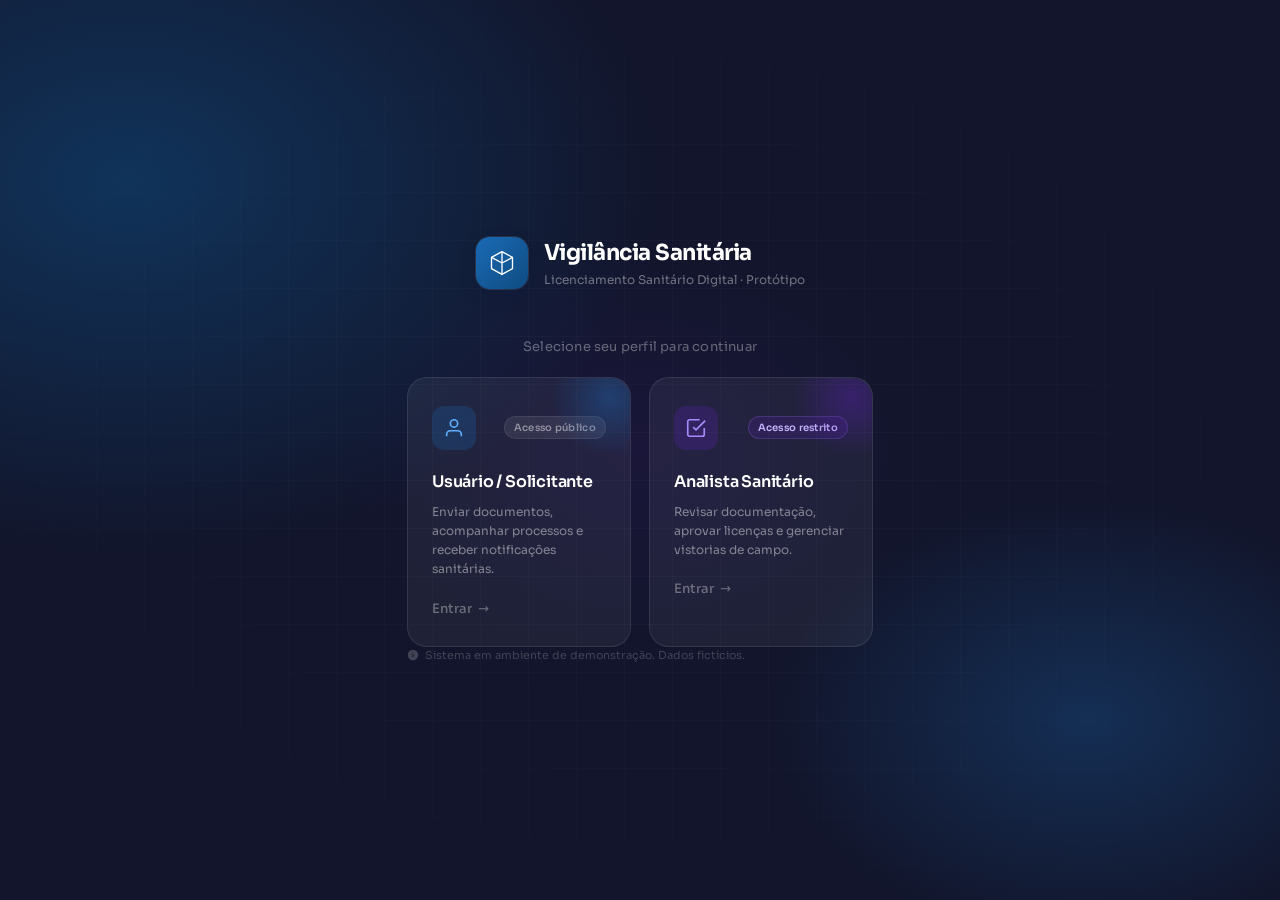
==== Visa-FrontEnd/Sistema/index.html @ 6193af26 "João" ====
<!DOCTYPE html>
<html lang="pt-BR">
<head>
<meta charset="UTF-8">
<meta name="viewport" content="width=device-width, initial-scale=1.0">
<title>Vigilância Sanitária — Licenciamento Sanitário Digital</title>
<link rel="preconnect" href="https://fonts.googleapis.com">
<link rel="preconnect" href="https://fonts.gstatic.com" crossorigin>
<link href="https://fonts.googleapis.com/css2?family=Sora:wght@300;400;500;600;700&family=JetBrains+Mono:wght@400;500&display=swap" rel="stylesheet">
<link rel="stylesheet" href="style.css">
</head>
<body>

<!-- ══════════════ ROLE SWITCHER ══════════════ -->
<div id="role-switcher">
  <div class="rs-bg"></div>
  <div class="rs-grid"></div>

  <div class="rs-content">
    <div class="rs-brand">
      <div class="rs-brand-icon">
        <svg viewBox="0 0 32 32" fill="none"><path d="M16 3L4 9.5v13L16 29l12-6.5v-13L16 3z" stroke="white" stroke-width="1.5" stroke-linejoin="round"/><path d="M16 3v26M4 9.5l12 6.5 12-6.5" stroke="white" stroke-width="1.5" stroke-linejoin="round"/></svg>
      </div>
      <div class="rs-brand-text">
        <div class="rs-brand-name">Vigilância Sanitária</div>
        <div class="rs-brand-sub">Licenciamento Sanitário Digital · Protótipo</div>
      </div>
    </div>

    <!-- STEP 1: perfil -->
    <div id="role-cards-step" class="rs-step">
      <div class="rs-step-label">Selecione seu perfil para continuar</div>
      <div class="rs-cards">
        <div class="role-card" id="card-user" onclick="showLogin('user')">
          <div class="rc-glow"></div>
          <div class="rc-header">
            <div class="rc-icon-wrap user">
              <svg viewBox="0 0 24 24" fill="none" stroke="currentColor" stroke-width="1.8"><path d="M20 21v-2a4 4 0 0 0-4-4H8a4 4 0 0 0-4 4v2"/><circle cx="12" cy="7" r="4"/></svg>
            </div>
            <div class="rc-badge">Acesso público</div>
          </div>
          <div class="rc-title">Usuário / Solicitante</div>
          <div class="rc-desc">Enviar documentos, acompanhar processos e receber notificações sanitárias.</div>
          <div class="rc-arrow">Entrar <span>→</span></div>
        </div>
        <div class="role-card analyst" id="card-analyst" onclick="showLogin('analyst')">
          <div class="rc-glow analyst-glow"></div>
          <div class="rc-header">
            <div class="rc-icon-wrap analyst">
              <svg viewBox="0 0 24 24" fill="none" stroke="currentColor" stroke-width="1.8"><path d="M9 11l3 3L22 4"/><path d="M21 12v7a2 2 0 0 1-2 2H5a2 2 0 0 1-2-2V5a2 2 0 0 1 2-2h11"/></svg>
            </div>
            <div class="rc-badge analyst-badge">Acesso restrito</div>
          </div>
          <div class="rc-title">Analista Sanitário</div>
          <div class="rc-desc">Revisar documentação, aprovar licenças e gerenciar vistorias de campo.</div>
          <div class="rc-arrow">Entrar <span>→</span></div>
        </div>
      </div>
      <div class="rs-footer-note">
        <svg viewBox="0 0 16 16" fill="currentColor" width="12"><path d="M8 1a7 7 0 100 14A7 7 0 008 1zm0 3.5a.75.75 0 110 1.5.75.75 0 010-1.5zM7.25 7h1.5v4h-1.5z"/></svg>
        Sistema em ambiente de demonstração. Dados fictícios.
      </div>
    </div>

    <!-- STEP 2: login -->
    <div id="login-panel" class="rs-step">
      <div class="login-box">
        <button class="login-back" onclick="backToCards()">
          <svg viewBox="0 0 20 20" fill="currentColor" width="14"><path fill-rule="evenodd" d="M9.707 16.707a1 1 0 01-1.414 0l-6-6a1 1 0 010-1.414l6-6a1 1 0 011.414 1.414L5.414 9H17a1 1 0 110 2H5.414l4.293 4.293a1 1 0 010 1.414z" clip-rule="evenodd"/></svg>
          Voltar
        </button>
        <div class="login-profile" id="login-profile-bar">
          <div class="login-profile-icon" id="login-icon"></div>
          <div>
            <div class="login-role-title" id="login-title"></div>
            <div class="login-role-sub" id="login-sub"></div>
          </div>
        </div>
        <div class="login-divider"></div>
        <div class="login-field">
          <label class="login-label">E-mail institucional</label>
          <div class="login-input-wrap">
            <svg class="login-input-icon" viewBox="0 0 20 20" fill="currentColor"><path d="M2.003 5.884L10 9.882l7.997-3.998A2 2 0 0016 4H4a2 2 0 00-1.997 1.884z"/><path d="M18 8.118l-8 4-8-4V14a2 2 0 002 2h12a2 2 0 002-2V8.118z"/></svg>
            <input class="login-input" id="login-email" type="email" placeholder="seu@email.com" onkeydown="if(event.key==='Enter')document.getElementById('login-senha').focus()">
          </div>
        </div>
        <div class="login-field">
          <label class="login-label">Senha de acesso</label>
          <div class="login-input-wrap">
            <svg class="login-input-icon" viewBox="0 0 20 20" fill="currentColor"><path fill-rule="evenodd" d="M5 9V7a5 5 0 0110 0v2a2 2 0 012 2v5a2 2 0 01-2 2H5a2 2 0 01-2-2v-5a2 2 0 012-2zm8-2v2H7V7a3 3 0 016 0z" clip-rule="evenodd"/></svg>
            <input class="login-input" id="login-senha" type="password" placeholder="••••••••" onkeydown="if(event.key==='Enter')doLogin()">
          </div>
        </div>
        <div class="login-error" id="login-error"></div>
        <button class="login-btn" onclick="doLogin()">
          <span>Acessar o sistema</span>
          <svg viewBox="0 0 20 20" fill="currentColor" width="16"><path fill-rule="evenodd" d="M10.293 3.293a1 1 0 011.414 0l6 6a1 1 0 010 1.414l-6 6a1 1 0 01-1.414-1.414L14.586 11H3a1 1 0 110-2h11.586l-4.293-4.293a1 1 0 010-1.414z" clip-rule="evenodd"/></svg>
        </button>
        <div class="login-demo-hint">
          <div class="login-demo-label">Credenciais de demonstração</div>
          <code id="hint-cred"></code>
        </div>
      </div>
    </div>
  </div>
</div>

<!-- ══════════════ MAIN APP ══════════════ -->
<div id="app">
  <!-- HEADER -->
  <header class="header">
    <div class="header-brand">
      <div class="header-logo-icon">
        <svg viewBox="0 0 32 32" fill="none"><path d="M16 3L4 9.5v13L16 29l12-6.5v-13L16 3z" stroke="white" stroke-width="1.5" stroke-linejoin="round"/><path d="M16 3v26M4 9.5l12 6.5 12-6.5" stroke="white" stroke-width="1.5" stroke-linejoin="round"/></svg>
      </div>
      <div>
        <div class="header-title">VigilânciaNet</div>
        <div class="header-sub" id="header-sub">Portal de Envio</div>
      </div>
    </div>
    <div class="header-center" id="header-info">Portal do Solicitante</div>
    <div class="header-right">
      <div class="header-user-block">
        <div class="header-avatar" id="header-avatar">US</div>
        <div class="header-user-info">
          <div class="header-username" id="header-username">Usuário</div>
          <span class="header-role-badge badge-user" id="header-badge">Solicitante</span>
        </div>
      </div>
      <button class="switch-btn" onclick="switchRole()">
        <svg viewBox="0 0 20 20" fill="currentColor" width="14"><path fill-rule="evenodd" d="M4 2a1 1 0 011 1v2.101a7.002 7.002 0 0111.601 2.566 1 1 0 11-1.885.666A5.002 5.002 0 005.999 7H9a1 1 0 010 2H4a1 1 0 01-1-1V3a1 1 0 011-1zm.008 9.057a1 1 0 011.276.61A5.002 5.002 0 0014.001 13H11a1 1 0 110-2h5a1 1 0 011 1v5a1 1 0 11-2 0v-2.101a7.002 7.002 0 01-11.601-2.566 1 1 0 01.61-1.276z" clip-rule="evenodd"/></svg>
        Trocar perfil
      </button>
    </div>
  </header>

  <div class="app-body">
    <nav class="sidebar" id="sidebar"></nav>
    <main class="content" id="content"></main>
  </div>
</div>

<!-- TOAST -->
<div class="toast" id="toast">
  <span class="toast-icon" id="toast-icon"></span>
  <span id="toast-msg"></span>
</div>

<!-- MODAL -->
<div class="modal-overlay" id="modal">
  <div class="modal" id="modal-inner"></div>
</div>

<script src="script.js"></script>
</body>
</html>
---- Visa-FrontEnd/Sistema/style.css ----
/* ═══════════════════════════════════════════════
   VIGILÂNCIANET — Design System
   Aesthetic: Refined Gov-Tech / Premium Public Service
   Font: Sora (display) + JetBrains Mono (code)
═══════════════════════════════════════════════ */

*, *::before, *::after { box-sizing: border-box; margin: 0; padding: 0; }

:root {
  /* Brand */
  --brand:        #0f4c81;
  --brand-mid:    #1a6ab5;
  --brand-light:  #e8f2fc;
  --brand-hover:  #0d3d6b;

  /* Semantic */
  --green:        #0a7c5c;
  --green-mid:    #14a97c;
  --green-light:  #d6f5ec;
  --amber:        #b45309;
  --amber-light:  #fef3c7;
  --red:          #c0392b;
  --red-light:    #fde8e8;
  --violet:       #5b21b6;
  --violet-light: #ede9fe;

  /* Neutrals */
  --gray-0:   #ffffff;
  --gray-50:  #f7f8fa;
  --gray-100: #eef0f4;
  --gray-200: #dde0e8;
  --gray-300: #c4c9d6;
  --gray-400: #9399aa;
  --gray-500: #6b7185;
  --gray-600: #4c5168;
  --gray-700: #363a4f;
  --gray-800: #22263a;
  --gray-900: #12152b;

  /* Layout */
  --sidebar-w: 228px;
  --header-h:  60px;
  --radius-sm: 6px;
  --radius:    10px;
  --radius-lg: 14px;
  --radius-xl: 20px;

  /* Shadows */
  --shadow-sm: 0 1px 3px rgba(15,30,70,.06), 0 1px 2px rgba(15,30,70,.04);
  --shadow:    0 2px 8px rgba(15,30,70,.08), 0 1px 3px rgba(15,30,70,.05);
  --shadow-md: 0 6px 20px rgba(15,30,70,.1), 0 2px 6px rgba(15,30,70,.06);
  --shadow-lg: 0 16px 40px rgba(15,30,70,.15), 0 4px 12px rgba(15,30,70,.08);

  /* Transitions */
  --ease: cubic-bezier(0.22, 1, 0.36, 1);
}

body {
  font-family: 'Sora', system-ui, sans-serif;
  background: var(--gray-50);
  color: var(--gray-800);
  font-size: 14px;
  line-height: 1.5;
  height: 100vh;
  overflow: hidden;
  -webkit-font-smoothing: antialiased;
}

/* ══════════════════════════════════════════════
   ROLE SWITCHER — Premium Fullscreen
══════════════════════════════════════════════ */
#role-switcher {
  position: fixed; inset: 0;
  display: flex; align-items: center; justify-content: center;
  z-index: 9999; overflow: hidden;
  background: var(--gray-900);
}

.rs-bg {
  position: absolute; inset: 0;
  background:
    radial-gradient(ellipse 70% 70% at 10% 20%, rgba(15,76,129,0.55) 0%, transparent 60%),
    radial-gradient(ellipse 50% 50% at 85% 80%, rgba(26,106,181,0.3) 0%, transparent 50%),
    radial-gradient(ellipse 40% 40% at 50% 50%, rgba(91,33,182,0.1) 0%, transparent 60%);
}

.rs-grid {
  position: absolute; inset: 0;
  background-image:
    linear-gradient(rgba(255,255,255,0.025) 1px, transparent 1px),
    linear-gradient(90deg, rgba(255,255,255,0.025) 1px, transparent 1px);
  background-size: 48px 48px;
  mask-image: radial-gradient(ellipse 80% 80% at 50% 50%, black 20%, transparent 80%);
}

.rs-content {
  position: relative; z-index: 1;
  display: flex; flex-direction: column; align-items: center; gap: 48px;
  padding: 24px;
}

/* Brand */
.rs-brand {
  display: flex; align-items: center; gap: 16px;
  animation: fadeDown 0.7s var(--ease) both;
}
.rs-brand-icon {
  width: 52px; height: 52px;
  background: linear-gradient(135deg, var(--brand-mid), var(--brand));
  border-radius: 14px;
  display: flex; align-items: center; justify-content: center;
  box-shadow: 0 0 0 1px rgba(255,255,255,0.1), var(--shadow-md);
}
.rs-brand-icon svg { width: 28px; height: 28px; }
.rs-brand-name {
  font-size: 22px; font-weight: 700; color: white;
  letter-spacing: -0.5px;
}
.rs-brand-sub { font-size: 12px; color: rgba(255,255,255,0.4); margin-top: 2px; }

/* Step label */
.rs-step-label {
  text-align: center; font-size: 13px;
  color: rgba(255,255,255,0.35); margin-bottom: 20px;
  letter-spacing: 0.2px;
}

/* Role Cards */
.rs-cards {
  display: flex; gap: 18px;
  animation: fadeUp 0.7s var(--ease) 0.15s both;
}

.role-card {
  position: relative; overflow: hidden;
  width: 224px; padding: 28px 24px;
  background: rgba(255,255,255,0.055);
  border: 1px solid rgba(255,255,255,0.09);
  border-radius: var(--radius-xl);
  cursor: pointer; color: white;
  transition: transform 0.25s var(--ease), background 0.25s, border-color 0.25s, box-shadow 0.25s;
}
.role-card:hover {
  background: rgba(255,255,255,0.095);
  border-color: rgba(255,255,255,0.18);
  transform: translateY(-4px);
  box-shadow: 0 20px 40px rgba(0,0,0,0.3);
}
.role-card.analyst:hover { border-color: rgba(91,33,182,0.5); }

.rc-glow {
  position: absolute; top: -40px; right: -40px;
  width: 120px; height: 120px; border-radius: 50%;
  background: radial-gradient(circle, rgba(26,106,181,0.4) 0%, transparent 70%);
  pointer-events: none;
}
.analyst-glow { background: radial-gradient(circle, rgba(91,33,182,0.4) 0%, transparent 70%); }

.rc-header { display: flex; align-items: center; justify-content: space-between; margin-bottom: 20px; }

.rc-icon-wrap {
  width: 44px; height: 44px; border-radius: 12px;
  display: flex; align-items: center; justify-content: center;
  background: rgba(26,106,181,0.25); color: #60afff;
}
.rc-icon-wrap.analyst { background: rgba(91,33,182,0.25); color: #a78bfa; }
.rc-icon-wrap svg { width: 22px; height: 22px; }

.rc-badge {
  font-size: 10px; font-weight: 600; letter-spacing: 0.3px;
  padding: 3px 9px; border-radius: 20px;
  background: rgba(255,255,255,0.08); color: rgba(255,255,255,0.45);
  border: 1px solid rgba(255,255,255,0.08);
}
.analyst-badge { background: rgba(91,33,182,0.2); color: #c4b5fd; border-color: rgba(167,139,250,0.2); }

.rc-title { font-size: 16px; font-weight: 600; margin-bottom: 8px; letter-spacing: -0.2px; }
.rc-desc { font-size: 12px; color: rgba(255,255,255,0.45); line-height: 1.6; margin-bottom: 20px; }
.rc-arrow {
  font-size: 13px; font-weight: 500; color: rgba(255,255,255,0.35);
  display: flex; align-items: center; gap: 6px; transition: color 0.2s, gap 0.2s;
}
.rc-arrow span { transition: transform 0.2s; display: inline-block; }
.role-card:hover .rc-arrow { color: rgba(255,255,255,0.7); gap: 10px; }
.role-card:hover .rc-arrow span { transform: translateX(2px); }

.rs-footer-note {
  display: flex; align-items: center; gap: 6px;
  font-size: 11px; color: rgba(255,255,255,0.2);
  animation: fadeUp 0.7s var(--ease) 0.3s both;
}

/* ══ LOGIN BOX ══ */
#login-panel { display: none; animation: fadeUp 0.35s var(--ease); }
#login-panel.visible { display: block; }

.login-box {
  width: 380px;
  background: rgba(255,255,255,0.06);
  border: 1px solid rgba(255,255,255,0.11);
  border-radius: var(--radius-xl);
  padding: 30px 32px;
  backdrop-filter: blur(20px);
}

.login-back {
  background: none; border: none; cursor: pointer;
  color: rgba(255,255,255,0.4); font-size: 13px; font-family: 'Sora', sans-serif;
  display: flex; align-items: center; gap: 7px; padding: 0; margin-bottom: 22px;
  transition: color 0.15s;
}
.login-back:hover { color: rgba(255,255,255,0.75); }

.login-profile {
  display: flex; align-items: center; gap: 12px; margin-bottom: 20px;
}
.login-profile-icon { font-size: 26px; }
.login-role-title { font-size: 16px; font-weight: 600; color: white; }
.login-role-sub { font-size: 12px; color: rgba(255,255,255,0.35); margin-top: 1px; }
.login-divider { height: 1px; background: rgba(255,255,255,0.08); margin-bottom: 20px; }

.login-field { margin-bottom: 14px; }
.login-label { display: block; font-size: 11px; font-weight: 600; color: rgba(255,255,255,0.45); margin-bottom: 7px; letter-spacing: 0.5px; text-transform: uppercase; }

.login-input-wrap { position: relative; }
.login-input-icon {
  position: absolute; left: 13px; top: 50%; transform: translateY(-50%);
  width: 15px; height: 15px; color: rgba(255,255,255,0.25); pointer-events: none;
}
.login-input {
  width: 100%; padding: 11px 14px 11px 38px;
  background: rgba(255,255,255,0.07);
  border: 1px solid rgba(255,255,255,0.1);
  border-radius: var(--radius);
  color: white; font-size: 14px; font-family: 'Sora', sans-serif;
  outline: none; transition: border-color 0.2s, background 0.2s, box-shadow 0.2s;
}
.login-input::placeholder { color: rgba(255,255,255,0.2); }
.login-input:focus {
  border-color: rgba(96,175,255,0.5);
  background: rgba(255,255,255,0.1);
  box-shadow: 0 0 0 3px rgba(96,175,255,0.1);
}
.login-input.input-error { border-color: rgba(239,68,68,0.6); }

.login-error {
  font-size: 12px; color: #fca5a5; min-height: 20px;
  text-align: center; padding: 4px 0; margin-top: 4px;
}

.login-btn {
  width: 100%; padding: 12px; margin-top: 6px;
  background: linear-gradient(135deg, var(--brand-mid), var(--brand));
  border: none; border-radius: var(--radius); color: white;
  font-size: 14px; font-weight: 600; font-family: 'Sora', sans-serif;
  cursor: pointer; display: flex; align-items: center; justify-content: center; gap: 8px;
  transition: opacity 0.15s, transform 0.1s, box-shadow 0.2s;
  box-shadow: 0 4px 14px rgba(15,76,129,0.4);
}
.login-btn:hover { opacity: 0.92; box-shadow: 0 6px 20px rgba(15,76,129,0.5); }
.login-btn:active { transform: scale(0.98); }

.login-demo-hint {
  margin-top: 18px; padding: 12px 14px;
  background: rgba(255,255,255,0.04); border: 1px solid rgba(255,255,255,0.07);
  border-radius: var(--radius); text-align: center;
}
.login-demo-label { font-size: 10px; color: rgba(255,255,255,0.25); text-transform: uppercase; letter-spacing: 0.5px; margin-bottom: 5px; }
.login-demo-hint code {
  font-family: 'JetBrains Mono', monospace; font-size: 12px;
  color: rgba(255,255,255,0.45);
}

/* ══════════════════════════════════════════════
   MAIN APP
══════════════════════════════════════════════ */
#app { display: none; height: 100vh; flex-direction: column; }
#app.visible { display: flex; animation: fadeIn 0.4s var(--ease); }

/* ── HEADER ── */
.header {
  height: var(--header-h); flex-shrink: 0;
  background: var(--gray-900);
  display: flex; align-items: center; padding: 0 20px; gap: 0;
  box-shadow: 0 1px 0 rgba(255,255,255,0.05), var(--shadow);
  position: relative; z-index: 100;
}

.header-brand {
  width: var(--sidebar-w); flex-shrink: 0;
  display: flex; align-items: center; gap: 12px;
}
.header-logo-icon {
  width: 34px; height: 34px; flex-shrink: 0;
  background: linear-gradient(135deg, var(--brand-mid), var(--brand));
  border-radius: 9px;
  display: flex; align-items: center; justify-content: center;
  box-shadow: 0 0 0 1px rgba(255,255,255,0.1);
}
.header-logo-icon svg { width: 18px; height: 18px; }
.header-title {
  font-size: 14px; font-weight: 700; color: white; letter-spacing: -0.3px;
}
.header-sub { font-size: 11px; color: rgba(255,255,255,0.35); font-weight: 400; margin-top: 1px; }

.header-center {
  flex: 1; text-align: center;
  font-size: 13px; font-weight: 500; color: rgba(255,255,255,0.3);
  letter-spacing: 0.1px;
}

.header-right { display: flex; align-items: center; gap: 14px; }

.header-user-block { display: flex; align-items: center; gap: 10px; }
.header-avatar {
  width: 34px; height: 34px; border-radius: 50%;
  background: linear-gradient(135deg, var(--brand-mid), var(--brand));
  display: flex; align-items: center; justify-content: center;
  font-size: 11px; font-weight: 700; color: white; flex-shrink: 0;
  border: 2px solid rgba(255,255,255,0.1);
}
.header-username { font-size: 13px; font-weight: 500; color: rgba(255,255,255,0.85); }
.header-role-badge {
  font-size: 10px; font-weight: 600; padding: 2px 8px;
  border-radius: 20px; letter-spacing: 0.2px; display: block; margin-top: 2px;
}
.badge-user     { background: rgba(26,106,181,0.25); color: #7dc4ff; border: 1px solid rgba(96,175,255,0.2); }
.badge-analyst  { background: rgba(91,33,182,0.25); color: #c4b5fd; border: 1px solid rgba(167,139,250,0.2); }

.switch-btn {
  display: flex; align-items: center; gap: 7px;
  font-size: 12px; font-weight: 500; font-family: 'Sora', sans-serif;
  padding: 7px 14px; border-radius: var(--radius-sm);
  border: 1px solid rgba(255,255,255,0.1);
  background: rgba(255,255,255,0.06); color: rgba(255,255,255,0.5);
  cursor: pointer; transition: all 0.15s;
}
.switch-btn:hover { background: rgba(255,255,255,0.1); color: rgba(255,255,255,0.8); border-color: rgba(255,255,255,0.15); }

/* ── APP BODY ── */
.app-body { display: flex; flex: 1; overflow: hidden; }

/* ── SIDEBAR ── */
.sidebar {
  width: var(--sidebar-w); flex-shrink: 0;
  background: var(--gray-0); border-right: 1px solid var(--gray-100);
  display: flex; flex-direction: column;
  overflow-y: auto; padding: 16px 0 24px;
}

.sidebar-section { padding: 0 12px; margin-bottom: 8px; }
.sidebar-label {
  font-size: 9.5px; font-weight: 700; color: var(--gray-400);
  text-transform: uppercase; letter-spacing: 1px; padding: 10px 8px 6px;
}

.nav-item {
  display: flex; align-items: center; gap: 10px;
  padding: 9px 10px; border-radius: var(--radius);
  cursor: pointer; color: var(--gray-500); font-size: 13px; font-weight: 400;
  transition: all 0.15s; border: none; background: none; width: 100%; text-align: left;
  position: relative;
}
.nav-item:hover { background: var(--gray-50); color: var(--gray-800); }
.nav-item.active {
  background: var(--brand-light); color: var(--brand);
  font-weight: 600;
}
.nav-item.active::before {
  content: ''; position: absolute; left: 0; top: 6px; bottom: 6px;
  width: 3px; border-radius: 0 3px 3px 0; background: var(--brand);
  margin-left: -12px;
}
.nav-item svg { width: 16px; height: 16px; flex-shrink: 0; opacity: 0.7; }
.nav-item.active svg { opacity: 1; }
.nav-badge {
  margin-left: auto; background: var(--red); color: white;
  font-size: 10px; font-weight: 700; padding: 2px 7px;
  border-radius: 20px; min-width: 20px; text-align: center;
}

/* ── CONTENT ── */
.content {
  flex: 1; overflow-y: auto; padding: 28px 32px;
  background: var(--gray-50);
}

/* ══════════════════════════════════════════════
   COMPONENT LIBRARY
══════════════════════════════════════════════ */

/* Page header */
.page-header { margin-bottom: 28px; }
.page-title { font-size: 22px; font-weight: 700; color: var(--gray-900); letter-spacing: -0.5px; }
.page-sub { font-size: 13px; color: var(--gray-500); margin-top: 4px; }

/* Cards */
.card {
  background: var(--gray-0); border: 1px solid var(--gray-100);
  border-radius: var(--radius-lg); box-shadow: var(--shadow-sm);
}
.card-header {
  padding: 16px 22px; border-bottom: 1px solid var(--gray-100);
  display: flex; align-items: center; justify-content: space-between;
}
.card-title { font-size: 14px; font-weight: 600; color: var(--gray-800); display: flex; align-items: center; gap: 8px; }
.card-sub { font-size: 12px; color: var(--gray-400); margin-top: 2px; }
.card-body { padding: 22px; }

/* Metrics */
.metrics { display: grid; grid-template-columns: repeat(4,1fr); gap: 16px; margin-bottom: 24px; }
.metric {
  background: var(--gray-0); border: 1px solid var(--gray-100);
  border-radius: var(--radius-lg); padding: 18px 20px;
  box-shadow: var(--shadow-sm); position: relative; overflow: hidden;
}
.metric::after {
  content: ''; position: absolute; top: 0; left: 0; right: 0; height: 3px;
  border-radius: var(--radius-lg) var(--radius-lg) 0 0;
}
.metric.blue::after   { background: var(--brand-mid); }
.metric.green::after  { background: var(--green-mid); }
.metric.amber::after  { background: #f59e0b; }
.metric.red::after    { background: var(--red); }
.metric-label { font-size: 11px; font-weight: 600; color: var(--gray-400); text-transform: uppercase; letter-spacing: 0.5px; margin-bottom: 8px; }
.metric-value { font-size: 30px; font-weight: 700; line-height: 1; letter-spacing: -1px; }
.metric-sub { font-size: 11px; color: var(--gray-400); margin-top: 5px; }
.metric.blue  .metric-value { color: var(--brand); }
.metric.green .metric-value { color: var(--green); }
.metric.amber .metric-value { color: var(--amber); }
.metric.red   .metric-value { color: var(--red); }

/* Badges */
.badge {
  display: inline-flex; align-items: center; gap: 5px;
  font-size: 11px; font-weight: 600; padding: 3px 10px; border-radius: 20px;
}
.badge-pending  { background: var(--amber-light); color: var(--amber); }
.badge-analysis { background: var(--violet-light); color: var(--violet); }
.badge-approved { background: var(--green-light); color: var(--green); }
.badge-error    { background: var(--red-light); color: var(--red); }
.badge-wait     { background: var(--gray-100); color: var(--gray-500); }

/* Chips */
.chip { display: inline-flex; align-items: center; gap: 4px; padding: 3px 9px; border-radius: 20px; font-size: 11px; font-weight: 600; }
.chip-valid   { background: var(--green-light); color: var(--green); }
.chip-invalid { background: var(--red-light); color: var(--red); }

/* Tables */
.table-wrap { overflow-x: auto; }
table { width: 100%; border-collapse: collapse; }
thead th {
  padding: 10px 14px; text-align: left;
  font-size: 10.5px; font-weight: 700; color: var(--gray-400);
  text-transform: uppercase; letter-spacing: 0.6px;
  border-bottom: 1px solid var(--gray-100); background: var(--gray-50);
}
tbody td { padding: 13px 14px; font-size: 13px; border-bottom: 1px solid var(--gray-50); vertical-align: middle; }
tbody tr:last-child td { border-bottom: none; }
tbody tr { transition: background 0.1s; }
tbody tr:hover { background: var(--gray-50); }
code.proto {
  font-family: 'JetBrains Mono', monospace; font-size: 11.5px;
  background: var(--gray-100); padding: 3px 7px; border-radius: 5px;
  color: var(--gray-600); font-weight: 500;
}

/* Forms */
.form-group { margin-bottom: 16px; }
.form-label { display: block; font-size: 12px; font-weight: 600; color: var(--gray-600); margin-bottom: 6px; letter-spacing: 0.1px; }
.form-label .required { color: var(--red); margin-left: 2px; }
.form-input, .form-select {
  width: 100%; padding: 10px 13px;
  border: 1.5px solid var(--gray-200); border-radius: var(--radius);
  font-size: 13px; font-family: 'Sora', sans-serif; color: var(--gray-800);
  background: white; outline: none; transition: border-color 0.15s, box-shadow 0.15s;
}
.form-input:focus, .form-select:focus {
  border-color: var(--brand); box-shadow: 0 0 0 3px rgba(15,76,129,0.08);
}
.form-hint { font-size: 11px; color: var(--gray-400); margin-top: 4px; }
.form-row   { display: grid; grid-template-columns: 1fr 1fr; gap: 16px; }
.form-row-3 { display: grid; grid-template-columns: 1fr 1fr 1fr; gap: 16px; }

textarea {
  width: 100%; padding: 10px 13px;
  border: 1.5px solid var(--gray-200); border-radius: var(--radius);
  font-size: 13px; font-family: 'Sora', sans-serif; color: var(--gray-800);
  resize: vertical; outline: none; transition: border-color 0.15s, box-shadow 0.15s;
}
textarea:focus { border-color: var(--brand); box-shadow: 0 0 0 3px rgba(15,76,129,0.08); }

/* Buttons */
.btn {
  display: inline-flex; align-items: center; gap: 7px;
  padding: 9px 18px; border-radius: var(--radius); font-size: 13px; font-weight: 600;
  cursor: pointer; transition: all 0.15s; border: none; font-family: 'Sora', sans-serif;
  letter-spacing: 0.1px; white-space: nowrap;
}
.btn svg { width: 14px; height: 14px; flex-shrink: 0; }
.btn-primary {
  background: var(--brand); color: white;
  box-shadow: 0 2px 6px rgba(15,76,129,0.25);
}
.btn-primary:hover { background: var(--brand-hover); box-shadow: 0 4px 12px rgba(15,76,129,0.35); }
.btn-success {
  background: var(--green); color: white;
  box-shadow: 0 2px 6px rgba(10,124,92,0.25);
}
.btn-success:hover { background: #085e46; }
.btn-danger { background: var(--red); color: white; }
.btn-ghost {
  background: white; color: var(--gray-600);
  border: 1.5px solid var(--gray-200);
}
.btn-ghost:hover { background: var(--gray-50); border-color: var(--gray-300); color: var(--gray-800); }
.btn-sm { padding: 6px 12px; font-size: 12px; }

/* Tabs */
.tabs { display: flex; border-bottom: 1.5px solid var(--gray-100); margin-bottom: 22px; }
.tab {
  padding: 10px 18px; font-size: 13px; font-weight: 500; color: var(--gray-400);
  cursor: pointer; border-bottom: 2.5px solid transparent; margin-bottom: -1.5px; transition: all 0.15s;
}
.tab:hover { color: var(--gray-700); }
.tab.active { color: var(--brand); border-bottom-color: var(--brand); }

/* Upload zones */
.upload-zone {
  border: 1.5px dashed var(--gray-200); border-radius: var(--radius-lg); padding: 18px 20px;
  display: flex; align-items: center; justify-content: space-between; cursor: pointer;
  transition: all 0.2s; background: var(--gray-50); position: relative;
}
.upload-zone:hover { border-color: var(--brand); background: var(--brand-light); }
.upload-zone.has-file { border-color: var(--green-mid); background: var(--green-light); border-style: solid; }
.upload-zone.has-error { border-color: var(--red); background: var(--red-light); border-style: solid; }
.upload-zone input[type=file] { position: absolute; inset: 0; opacity: 0; cursor: pointer; z-index: 1; }
.upload-info { display: flex; align-items: center; gap: 14px; }
.upload-icon {
  width: 38px; height: 38px; border-radius: 10px;
  display: flex; align-items: center; justify-content: center; flex-shrink: 0;
  font-size: 18px;
}
.upload-icon.doc { background: var(--violet-light); }
.upload-icon.ok  { background: var(--green-light); }
.upload-icon.err { background: var(--red-light); }
.upload-name { font-size: 13px; font-weight: 600; color: var(--gray-800); }
.upload-hint { font-size: 11px; color: var(--gray-400); margin-top: 2px; }

/* AI validation */
.ai-box { border: 1.5px solid var(--violet-light); border-radius: var(--radius-lg); overflow: hidden; }
.ai-header {
  background: linear-gradient(135deg, #f5f3ff, #ede9fe);
  padding: 12px 18px; display: flex; align-items: center; gap: 8px;
  border-bottom: 1px solid var(--violet-light);
}
.ai-header svg { width: 16px; height: 16px; color: var(--violet); }
.ai-title { font-size: 13px; font-weight: 700; color: #3c1778; }
.ai-item {
  padding: 12px 18px; display: flex; align-items: flex-start; gap: 10px;
  font-size: 13px; border-bottom: 1px solid var(--gray-50); line-height: 1.5;
}
.ai-item:last-child { border-bottom: none; }
.ai-item.warn       { background: #fffdf0; }
.ai-item.error-item { background: #fff5f5; }
.ai-item.ok-item    { background: #f0fdf8; }

/* Process tracker */
.track { display: flex; align-items: center; margin: 16px 0; }
.track-step { display: flex; flex-direction: column; align-items: center; gap: 8px; flex: 1; }
.track-circle {
  width: 38px; height: 38px; border-radius: 50%;
  display: flex; align-items: center; justify-content: center;
  font-size: 13px; font-weight: 700; flex-shrink: 0;
}
.track-circle.done   { background: var(--green); color: white; }
.track-circle.active { background: var(--brand); color: white; box-shadow: 0 0 0 5px rgba(15,76,129,0.12); }
.track-circle.wait   { background: var(--gray-100); color: var(--gray-400); }
.track-circle.alert  { background: #f59e0b; color: white; }
.track-label { font-size: 11px; font-weight: 500; color: var(--gray-500); text-align: center; }
.track-line { flex: 1; height: 2px; background: var(--gray-200); margin-bottom: 22px; border-radius: 1px; }
.track-line.done { background: var(--green); }

/* Progress bars */
.progress-bar { height: 7px; background: var(--gray-100); border-radius: 4px; overflow: hidden; }
.progress-fill { height: 100%; border-radius: 4px; transition: width 0.6s var(--ease); }
.progress-fill.blue  { background: linear-gradient(90deg, var(--brand-mid), var(--brand)); }
.progress-fill.green { background: linear-gradient(90deg, var(--green-mid), var(--green)); }
.progress-fill.amber { background: linear-gradient(90deg, #f59e0b, var(--amber)); }

/* Flags/alerts */
.flag {
  padding: 13px 16px; border-radius: var(--radius); font-size: 13px;
  display: flex; align-items: flex-start; gap: 10px; line-height: 1.5;
}
.flag.info    { background: var(--brand-light); color: #1a3f6b; border: 1px solid rgba(26,106,181,0.2); }
.flag.warn    { background: var(--amber-light); color: #78350f; border: 1px solid rgba(245,158,11,0.25); }
.flag.success { background: var(--green-light); color: #064e3b; border: 1px solid rgba(20,169,124,0.25); }
.flag svg { flex-shrink: 0; margin-top: 1px; }

/* Detail panels */
.detail-panel { display: grid; grid-template-columns: 1fr 1fr; gap: 28px; }
.detail-label {
  font-size: 10px; font-weight: 700; color: var(--gray-400);
  text-transform: uppercase; letter-spacing: 0.8px; margin-bottom: 12px;
}
.detail-row {
  display: flex; justify-content: space-between; align-items: center;
  padding: 8px 0; border-bottom: 1px solid var(--gray-50); font-size: 13px;
}
.detail-row:last-child { border-bottom: none; }
.detail-key { color: var(--gray-400); }
.detail-val { color: var(--gray-800); font-weight: 600; text-align: right; }

/* Section title */
.section-title {
  font-size: 12px; font-weight: 700; color: var(--gray-600); text-transform: uppercase;
  letter-spacing: 0.6px; margin-bottom: 14px; padding-bottom: 8px;
  border-bottom: 1px solid var(--gray-100); display: flex; align-items: center; gap: 8px;
}

/* Toast */
.toast {
  position: fixed; bottom: 28px; right: 28px;
  padding: 13px 20px; border-radius: var(--radius-lg);
  font-size: 13px; font-weight: 500; font-family: 'Sora', sans-serif;
  box-shadow: var(--shadow-lg); z-index: 10000;
  transform: translateY(100px) scale(0.9); opacity: 0;
  transition: all 0.4s var(--ease);
  display: flex; align-items: center; gap: 10px;
  background: var(--gray-900); color: white;
}
.toast.show { transform: translateY(0) scale(1); opacity: 1; }
.toast.success { background: var(--green); }
.toast.error-t { background: var(--red); }
.toast-icon { font-size: 16px; }

/* Modal */
.modal-overlay {
  position: fixed; inset: 0; background: rgba(15,21,43,0.6);
  backdrop-filter: blur(4px); z-index: 500;
  display: none; align-items: center; justify-content: center; padding: 24px;
}
.modal-overlay.open { display: flex; animation: fadeIn 0.2s ease; }
.modal {
  background: white; border-radius: var(--radius-xl);
  width: 660px; max-height: 88vh; overflow-y: auto;
  box-shadow: var(--shadow-lg); border: 1px solid var(--gray-100);
  animation: slideUp 0.3s var(--ease);
}
.modal-header {
  padding: 22px 26px; border-bottom: 1px solid var(--gray-100);
  display: flex; align-items: center; justify-content: space-between;
  position: sticky; top: 0; background: white; z-index: 1; border-radius: var(--radius-xl) var(--radius-xl) 0 0;
}
.modal-title { font-size: 16px; font-weight: 700; color: var(--gray-900); letter-spacing: -0.2px; }
.modal-close {
  width: 32px; height: 32px; border-radius: 8px;
  background: var(--gray-100); border: none; cursor: pointer;
  color: var(--gray-500); font-size: 18px; display: flex; align-items: center; justify-content: center;
  transition: all 0.15s;
}
.modal-close:hover { background: var(--gray-200); color: var(--gray-800); }
.modal-body { padding: 26px; }
.modal-footer {
  padding: 16px 26px; border-top: 1px solid var(--gray-100);
  display: flex; gap: 8px; justify-content: flex-end; flex-wrap: wrap;
}

/* Scrollbar */
::-webkit-scrollbar { width: 5px; }
::-webkit-scrollbar-track { background: transparent; }
::-webkit-scrollbar-thumb { background: var(--gray-200); border-radius: 3px; }
::-webkit-scrollbar-thumb:hover { background: var(--gray-300); }

/* Page visibility */
.page { display: none; }
.page.visible { display: block; }

/* Animations */
@keyframes fadeIn    { from { opacity: 0 } to { opacity: 1 } }
@keyframes fadeUp    { from { opacity: 0; transform: translateY(20px) } to { opacity: 1; transform: translateY(0) } }
@keyframes fadeDown  { from { opacity: 0; transform: translateY(-16px) } to { opacity: 1; transform: translateY(0) } }
@keyframes slideUp   { from { opacity: 0; transform: translateY(24px) scale(0.97) } to { opacity: 1; transform: none } }

/* AI typing dots */
@keyframes blink { 0%,100%{opacity:1} 50%{opacity:0.2} }
.typing-dot {
  display: inline-block; width: 5px; height: 5px; border-radius: 50%;
  background: var(--violet); animation: blink 1.2s infinite; margin: 0 2px;
}
.typing-dot:nth-child(2) { animation-delay: 0.2s; }
.typing-dot:nth-child(3) { animation-delay: 0.4s; }

/* Notif toggle switch */
.toggle-track {
  position: relative; width: 38px; height: 22px; cursor: pointer;
  background: var(--gray-200); border-radius: 11px; transition: background 0.2s; flex-shrink: 0;
}
.toggle-track.on { background: var(--green); }
.toggle-thumb {
  position: absolute; top: 3px; left: 3px;
  width: 16px; height: 16px; border-radius: 50%; background: white;
  box-shadow: 0 1px 4px rgba(0,0,0,0.2); transition: left 0.2s var(--ease);
}
.toggle-track.on .toggle-thumb { left: 19px; }

/* Vistoria cards */
.vistoria-card {
  background: var(--gray-50); border: 1px solid var(--gray-100);
  border-radius: var(--radius-lg); padding: 16px 20px;
  display: flex; align-items: center; gap: 18px;
  transition: box-shadow 0.15s;
}
.vistoria-card:hover { box-shadow: var(--shadow); }
.vistoria-date-block {
  background: var(--brand); color: white;
  border-radius: var(--radius); padding: 10px 14px;
  text-align: center; min-width: 58px; flex-shrink: 0;
}
.vistoria-day { font-size: 22px; font-weight: 700; line-height: 1; }
.vistoria-month { font-size: 10px; font-weight: 600; opacity: 0.7; text-transform: uppercase; margin-top: 2px; }

/* Chart legend */
.chart-legend { display: flex; flex-wrap: wrap; gap: 10px; margin-top: 14px; }
.chart-legend-item { display: flex; align-items: center; gap: 6px; font-size: 12px; color: var(--gray-500); }
.chart-legend-dot { width: 10px; height: 10px; border-radius: 3px; }

/* Notif cards */
.notif-card {
  border-radius: var(--radius-lg); padding: 16px 18px;
  display: flex; gap: 14px; align-items: flex-start;
  border: 1.5px solid var(--gray-100); background: white;
  transition: box-shadow 0.15s;
}
.notif-card:hover { box-shadow: var(--shadow); }
.notif-card.unread { border-left-width: 4px; }
.notif-card.unread.type-success { border-left-color: var(--green); }
.notif-card.unread.type-warn    { border-left-color: #f59e0b; }
.notif-card.unread.type-info    { border-left-color: var(--brand-mid); }

/* Grid helpers */
.grid-2 { display: grid; grid-template-columns: 1fr 1fr; gap: 16px; }
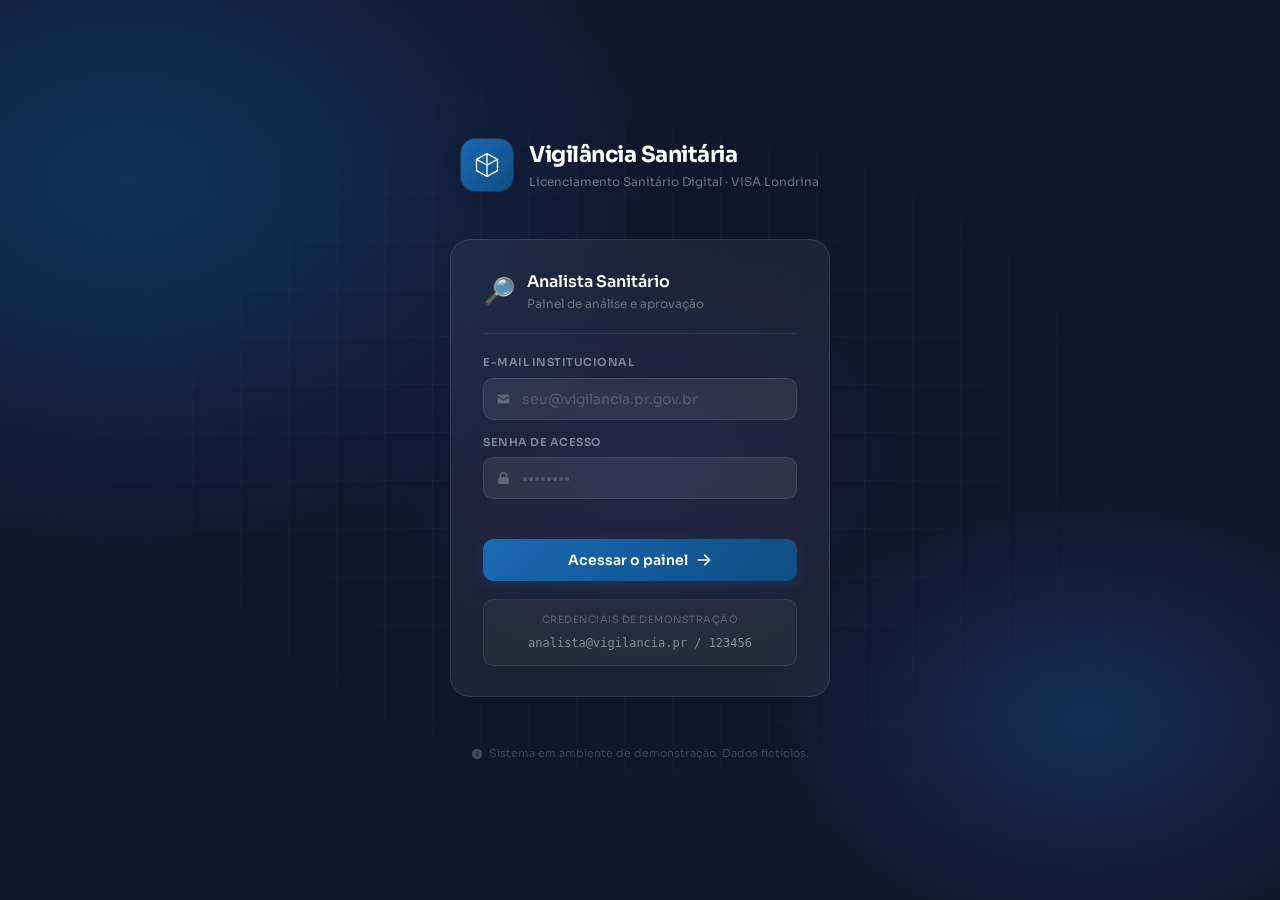
==== commit 713f71fd: "exclusao do cliente, alteracao tela log." ====
--- a/Visa-FrontEnd/Sistema/index.html
+++ b/Visa-FrontEnd/Sistema/index.html
@@ -11,7 +11,7 @@
 </head>
 <body>
 
-<!-- ══════════════ ROLE SWITCHER ══════════════ -->
+<!-- ══════════════ LOGIN DO ANALISTA ══════════════ -->
 <div id="role-switcher">
   <div class="rs-bg"></div>
   <div class="rs-grid"></div>
@@ -23,57 +23,18 @@
       </div>
       <div class="rs-brand-text">
         <div class="rs-brand-name">Vigilância Sanitária</div>
-        <div class="rs-brand-sub">Licenciamento Sanitário Digital · Protótipo</div>
+        <div class="rs-brand-sub">Licenciamento Sanitário Digital · VISA Londrina</div>
       </div>
     </div>
 
-    <!-- STEP 1: perfil -->
-    <div id="role-cards-step" class="rs-step">
-      <div class="rs-step-label">Selecione seu perfil para continuar</div>
-      <div class="rs-cards">
-        <div class="role-card" id="card-user" onclick="showLogin('user')">
-          <div class="rc-glow"></div>
-          <div class="rc-header">
-            <div class="rc-icon-wrap user">
-              <svg viewBox="0 0 24 24" fill="none" stroke="currentColor" stroke-width="1.8"><path d="M20 21v-2a4 4 0 0 0-4-4H8a4 4 0 0 0-4 4v2"/><circle cx="12" cy="7" r="4"/></svg>
-            </div>
-            <div class="rc-badge">Acesso público</div>
-          </div>
-          <div class="rc-title">Usuário / Solicitante</div>
-          <div class="rc-desc">Enviar documentos, acompanhar processos e receber notificações sanitárias.</div>
-          <div class="rc-arrow">Entrar <span>→</span></div>
-        </div>
-        <div class="role-card analyst" id="card-analyst" onclick="showLogin('analyst')">
-          <div class="rc-glow analyst-glow"></div>
-          <div class="rc-header">
-            <div class="rc-icon-wrap analyst">
-              <svg viewBox="0 0 24 24" fill="none" stroke="currentColor" stroke-width="1.8"><path d="M9 11l3 3L22 4"/><path d="M21 12v7a2 2 0 0 1-2 2H5a2 2 0 0 1-2-2V5a2 2 0 0 1 2-2h11"/></svg>
-            </div>
-            <div class="rc-badge analyst-badge">Acesso restrito</div>
-          </div>
-          <div class="rc-title">Analista Sanitário</div>
-          <div class="rc-desc">Revisar documentação, aprovar licenças e gerenciar vistorias de campo.</div>
-          <div class="rc-arrow">Entrar <span>→</span></div>
-        </div>
-      </div>
-      <div class="rs-footer-note">
-        <svg viewBox="0 0 16 16" fill="currentColor" width="12"><path d="M8 1a7 7 0 100 14A7 7 0 008 1zm0 3.5a.75.75 0 110 1.5.75.75 0 010-1.5zM7.25 7h1.5v4h-1.5z"/></svg>
-        Sistema em ambiente de demonstração. Dados fictícios.
-      </div>
-    </div>
-
-    <!-- STEP 2: login -->
-    <div id="login-panel" class="rs-step">
+    <!-- LOGIN direto do analista -->
+    <div id="login-panel" class="rs-step visible">
       <div class="login-box">
-        <button class="login-back" onclick="backToCards()">
-          <svg viewBox="0 0 20 20" fill="currentColor" width="14"><path fill-rule="evenodd" d="M9.707 16.707a1 1 0 01-1.414 0l-6-6a1 1 0 010-1.414l6-6a1 1 0 011.414 1.414L5.414 9H17a1 1 0 110 2H5.414l4.293 4.293a1 1 0 010 1.414z" clip-rule="evenodd"/></svg>
-          Voltar
-        </button>
         <div class="login-profile" id="login-profile-bar">
-          <div class="login-profile-icon" id="login-icon"></div>
+          <div class="login-profile-icon">🔎</div>
           <div>
-            <div class="login-role-title" id="login-title"></div>
-            <div class="login-role-sub" id="login-sub"></div>
+            <div class="login-role-title">Analista Sanitário</div>
+            <div class="login-role-sub">Painel de análise e aprovação</div>
           </div>
         </div>
         <div class="login-divider"></div>
@@ -81,7 +42,7 @@
           <label class="login-label">E-mail institucional</label>
           <div class="login-input-wrap">
             <svg class="login-input-icon" viewBox="0 0 20 20" fill="currentColor"><path d="M2.003 5.884L10 9.882l7.997-3.998A2 2 0 0016 4H4a2 2 0 00-1.997 1.884z"/><path d="M18 8.118l-8 4-8-4V14a2 2 0 002 2h12a2 2 0 002-2V8.118z"/></svg>
-            <input class="login-input" id="login-email" type="email" placeholder="seu@email.com" onkeydown="if(event.key==='Enter')document.getElementById('login-senha').focus()">
+            <input class="login-input" id="login-email" type="email" placeholder="seu@vigilancia.pr.gov.br" onkeydown="if(event.key==='Enter')document.getElementById('login-senha').focus()">
           </div>
         </div>
         <div class="login-field">
@@ -93,14 +54,19 @@
         </div>
         <div class="login-error" id="login-error"></div>
         <button class="login-btn" onclick="doLogin()">
-          <span>Acessar o sistema</span>
+          <span>Acessar o painel</span>
           <svg viewBox="0 0 20 20" fill="currentColor" width="16"><path fill-rule="evenodd" d="M10.293 3.293a1 1 0 011.414 0l6 6a1 1 0 010 1.414l-6 6a1 1 0 01-1.414-1.414L14.586 11H3a1 1 0 110-2h11.586l-4.293-4.293a1 1 0 010-1.414z" clip-rule="evenodd"/></svg>
         </button>
         <div class="login-demo-hint">
           <div class="login-demo-label">Credenciais de demonstração</div>
-          <code id="hint-cred"></code>
+          <code>analista@vigilancia.pr / 123456</code>
         </div>
       </div>
+    </div>
+
+    <div class="rs-footer-note">
+      <svg viewBox="0 0 16 16" fill="currentColor" width="12"><path d="M8 1a7 7 0 100 14A7 7 0 008 1zm0 3.5a.75.75 0 110 1.5.75.75 0 010-1.5zM7.25 7h1.5v4h-1.5z"/></svg>
+      Sistema em ambiente de demonstração. Dados fictícios.
     </div>
   </div>
 </div>
@@ -115,21 +81,21 @@
       </div>
       <div>
         <div class="header-title">VigilânciaNet</div>
-        <div class="header-sub" id="header-sub">Portal de Envio</div>
+        <div class="header-sub">Painel do Analista</div>
       </div>
     </div>
-    <div class="header-center" id="header-info">Portal do Solicitante</div>
+    <div class="header-center">Vigilância Sanitária — Painel de Controle</div>
     <div class="header-right">
       <div class="header-user-block">
-        <div class="header-avatar" id="header-avatar">US</div>
+        <div class="header-avatar">CM</div>
         <div class="header-user-info">
-          <div class="header-username" id="header-username">Usuário</div>
-          <span class="header-role-badge badge-user" id="header-badge">Solicitante</span>
+          <div class="header-username">Dra. Carla Mendes</div>
+          <span class="header-role-badge badge-analyst">Analista</span>
         </div>
       </div>
       <button class="switch-btn" onclick="switchRole()">
         <svg viewBox="0 0 20 20" fill="currentColor" width="14"><path fill-rule="evenodd" d="M4 2a1 1 0 011 1v2.101a7.002 7.002 0 0111.601 2.566 1 1 0 11-1.885.666A5.002 5.002 0 005.999 7H9a1 1 0 010 2H4a1 1 0 01-1-1V3a1 1 0 011-1zm.008 9.057a1 1 0 011.276.61A5.002 5.002 0 0014.001 13H11a1 1 0 110-2h5a1 1 0 011 1v5a1 1 0 11-2 0v-2.101a7.002 7.002 0 01-11.601-2.566 1 1 0 01.61-1.276z" clip-rule="evenodd"/></svg>
-        Trocar perfil
+        Sair
       </button>
     </div>
   </header>
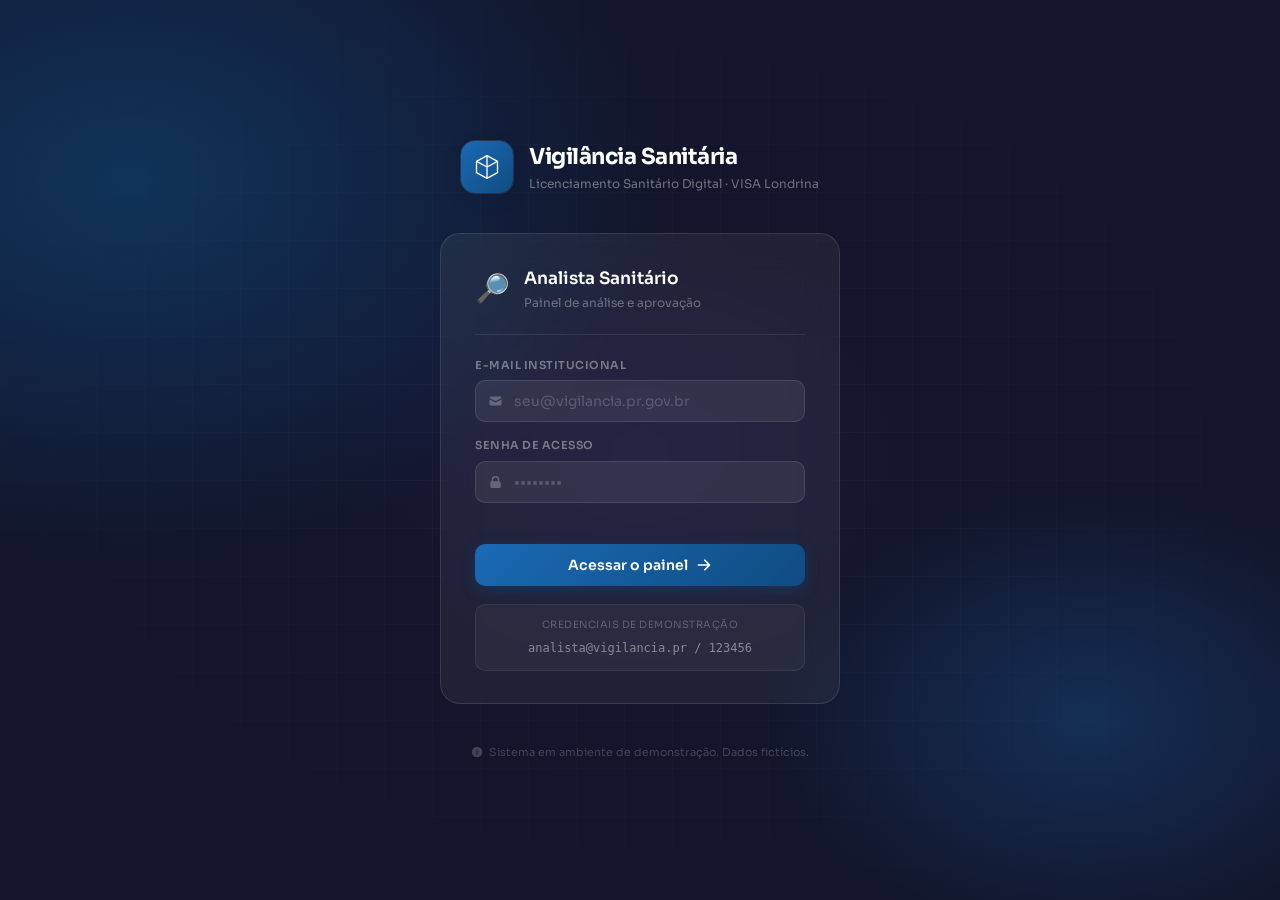
==== commit a793f993: "foi adicionado a parte de protocolos" ====
--- a/Visa-FrontEnd/Sistema/index.html
+++ b/Visa-FrontEnd/Sistema/index.html
@@ -80,7 +80,7 @@
         <svg viewBox="0 0 32 32" fill="none"><path d="M16 3L4 9.5v13L16 29l12-6.5v-13L16 3z" stroke="white" stroke-width="1.5" stroke-linejoin="round"/><path d="M16 3v26M4 9.5l12 6.5 12-6.5" stroke="white" stroke-width="1.5" stroke-linejoin="round"/></svg>
       </div>
       <div>
-        <div class="header-title">VigilânciaNet</div>
+        <div class="header-title">Vigilância Sanitária</div>
         <div class="header-sub">Painel do Analista</div>
       </div>
     </div>
--- a/Visa-FrontEnd/Sistema/style.css
+++ b/Visa-FrontEnd/Sistema/style.css
@@ -7,13 +7,10 @@
 *, *::before, *::after { box-sizing: border-box; margin: 0; padding: 0; }
 
 :root {
-  /* Brand */
   --brand:        #0f4c81;
   --brand-mid:    #1a6ab5;
   --brand-light:  #e8f2fc;
   --brand-hover:  #0d3d6b;
-
-  /* Semantic */
   --green:        #0a7c5c;
   --green-mid:    #14a97c;
   --green-light:  #d6f5ec;
@@ -23,8 +20,6 @@
   --red-light:    #fde8e8;
   --violet:       #5b21b6;
   --violet-light: #ede9fe;
-
-  /* Neutrals */
   --gray-0:   #ffffff;
   --gray-50:  #f7f8fa;
   --gray-100: #eef0f4;
@@ -36,22 +31,16 @@
   --gray-700: #363a4f;
   --gray-800: #22263a;
   --gray-900: #12152b;
-
-  /* Layout */
   --sidebar-w: 228px;
   --header-h:  60px;
   --radius-sm: 6px;
   --radius:    10px;
   --radius-lg: 14px;
   --radius-xl: 20px;
-
-  /* Shadows */
   --shadow-sm: 0 1px 3px rgba(15,30,70,.06), 0 1px 2px rgba(15,30,70,.04);
   --shadow:    0 2px 8px rgba(15,30,70,.08), 0 1px 3px rgba(15,30,70,.05);
   --shadow-md: 0 6px 20px rgba(15,30,70,.1), 0 2px 6px rgba(15,30,70,.06);
   --shadow-lg: 0 16px 40px rgba(15,30,70,.15), 0 4px 12px rgba(15,30,70,.08);
-
-  /* Transitions */
   --ease: cubic-bezier(0.22, 1, 0.36, 1);
 }
 
@@ -67,7 +56,7 @@
 }
 
 /* ══════════════════════════════════════════════
-   ROLE SWITCHER — Premium Fullscreen
+   LOGIN SCREEN
 ══════════════════════════════════════════════ */
 #role-switcher {
   position: fixed; inset: 0;
@@ -95,11 +84,10 @@
 
 .rs-content {
   position: relative; z-index: 1;
-  display: flex; flex-direction: column; align-items: center; gap: 48px;
+  display: flex; flex-direction: column; align-items: center; gap: 40px;
   padding: 24px;
 }
 
-/* Brand */
 .rs-brand {
   display: flex; align-items: center; gap: 16px;
   animation: fadeDown 0.7s var(--ease) both;
@@ -112,116 +100,35 @@
   box-shadow: 0 0 0 1px rgba(255,255,255,0.1), var(--shadow-md);
 }
 .rs-brand-icon svg { width: 28px; height: 28px; }
-.rs-brand-name {
-  font-size: 22px; font-weight: 700; color: white;
-  letter-spacing: -0.5px;
-}
-.rs-brand-sub { font-size: 12px; color: rgba(255,255,255,0.4); margin-top: 2px; }
-
-/* Step label */
-.rs-step-label {
-  text-align: center; font-size: 13px;
-  color: rgba(255,255,255,0.35); margin-bottom: 20px;
-  letter-spacing: 0.2px;
-}
-
-/* Role Cards */
-.rs-cards {
-  display: flex; gap: 18px;
-  animation: fadeUp 0.7s var(--ease) 0.15s both;
-}
-
-.role-card {
-  position: relative; overflow: hidden;
-  width: 224px; padding: 28px 24px;
-  background: rgba(255,255,255,0.055);
-  border: 1px solid rgba(255,255,255,0.09);
-  border-radius: var(--radius-xl);
-  cursor: pointer; color: white;
-  transition: transform 0.25s var(--ease), background 0.25s, border-color 0.25s, box-shadow 0.25s;
-}
-.role-card:hover {
-  background: rgba(255,255,255,0.095);
-  border-color: rgba(255,255,255,0.18);
-  transform: translateY(-4px);
-  box-shadow: 0 20px 40px rgba(0,0,0,0.3);
-}
-.role-card.analyst:hover { border-color: rgba(91,33,182,0.5); }
-
-.rc-glow {
-  position: absolute; top: -40px; right: -40px;
-  width: 120px; height: 120px; border-radius: 50%;
-  background: radial-gradient(circle, rgba(26,106,181,0.4) 0%, transparent 70%);
-  pointer-events: none;
-}
-.analyst-glow { background: radial-gradient(circle, rgba(91,33,182,0.4) 0%, transparent 70%); }
-
-.rc-header { display: flex; align-items: center; justify-content: space-between; margin-bottom: 20px; }
-
-.rc-icon-wrap {
-  width: 44px; height: 44px; border-radius: 12px;
-  display: flex; align-items: center; justify-content: center;
-  background: rgba(26,106,181,0.25); color: #60afff;
-}
-.rc-icon-wrap.analyst { background: rgba(91,33,182,0.25); color: #a78bfa; }
-.rc-icon-wrap svg { width: 22px; height: 22px; }
-
-.rc-badge {
-  font-size: 10px; font-weight: 600; letter-spacing: 0.3px;
-  padding: 3px 9px; border-radius: 20px;
-  background: rgba(255,255,255,0.08); color: rgba(255,255,255,0.45);
-  border: 1px solid rgba(255,255,255,0.08);
-}
-.analyst-badge { background: rgba(91,33,182,0.2); color: #c4b5fd; border-color: rgba(167,139,250,0.2); }
-
-.rc-title { font-size: 16px; font-weight: 600; margin-bottom: 8px; letter-spacing: -0.2px; }
-.rc-desc { font-size: 12px; color: rgba(255,255,255,0.45); line-height: 1.6; margin-bottom: 20px; }
-.rc-arrow {
-  font-size: 13px; font-weight: 500; color: rgba(255,255,255,0.35);
-  display: flex; align-items: center; gap: 6px; transition: color 0.2s, gap 0.2s;
-}
-.rc-arrow span { transition: transform 0.2s; display: inline-block; }
-.role-card:hover .rc-arrow { color: rgba(255,255,255,0.7); gap: 10px; }
-.role-card:hover .rc-arrow span { transform: translateX(2px); }
-
-.rs-footer-note {
-  display: flex; align-items: center; gap: 6px;
-  font-size: 11px; color: rgba(255,255,255,0.2);
-  animation: fadeUp 0.7s var(--ease) 0.3s both;
-}
-
-/* ══ LOGIN BOX ══ */
-#login-panel { display: none; animation: fadeUp 0.35s var(--ease); }
-#login-panel.visible { display: block; }
+.rs-brand-name { font-size: 22px; font-weight: 700; color: white; letter-spacing: -0.5px; }
+.rs-brand-sub  { font-size: 12px; color: rgba(255,255,255,0.4); margin-top: 2px; }
+
+/* LOGIN PANEL — visível direto */
+.rs-step { animation: fadeUp 0.7s var(--ease) 0.1s both; }
 
 .login-box {
-  width: 380px;
+  width: 400px;
   background: rgba(255,255,255,0.06);
   border: 1px solid rgba(255,255,255,0.11);
   border-radius: var(--radius-xl);
-  padding: 30px 32px;
+  padding: 32px 34px;
   backdrop-filter: blur(20px);
 }
 
-.login-back {
-  background: none; border: none; cursor: pointer;
-  color: rgba(255,255,255,0.4); font-size: 13px; font-family: 'Sora', sans-serif;
-  display: flex; align-items: center; gap: 7px; padding: 0; margin-bottom: 22px;
-  transition: color 0.15s;
-}
-.login-back:hover { color: rgba(255,255,255,0.75); }
-
 .login-profile {
-  display: flex; align-items: center; gap: 12px; margin-bottom: 20px;
-}
-.login-profile-icon { font-size: 26px; }
-.login-role-title { font-size: 16px; font-weight: 600; color: white; }
-.login-role-sub { font-size: 12px; color: rgba(255,255,255,0.35); margin-top: 1px; }
-.login-divider { height: 1px; background: rgba(255,255,255,0.08); margin-bottom: 20px; }
-
-.login-field { margin-bottom: 14px; }
-.login-label { display: block; font-size: 11px; font-weight: 600; color: rgba(255,255,255,0.45); margin-bottom: 7px; letter-spacing: 0.5px; text-transform: uppercase; }
-
+  display: flex; align-items: center; gap: 14px; margin-bottom: 22px;
+}
+.login-profile-icon { font-size: 28px; }
+.login-role-title { font-size: 17px; font-weight: 600; color: white; }
+.login-role-sub   { font-size: 12px; color: rgba(255,255,255,0.35); margin-top: 2px; }
+.login-divider    { height: 1px; background: rgba(255,255,255,0.08); margin-bottom: 22px; }
+
+.login-field { margin-bottom: 15px; }
+.login-label {
+  display: block; font-size: 11px; font-weight: 600;
+  color: rgba(255,255,255,0.4); margin-bottom: 7px;
+  letter-spacing: 0.5px; text-transform: uppercase;
+}
 .login-input-wrap { position: relative; }
 .login-input-icon {
   position: absolute; left: 13px; top: 50%; transform: translateY(-50%);
@@ -266,9 +173,12 @@
   border-radius: var(--radius); text-align: center;
 }
 .login-demo-label { font-size: 10px; color: rgba(255,255,255,0.25); text-transform: uppercase; letter-spacing: 0.5px; margin-bottom: 5px; }
-.login-demo-hint code {
-  font-family: 'JetBrains Mono', monospace; font-size: 12px;
-  color: rgba(255,255,255,0.45);
+.login-demo-hint code { font-family: 'JetBrains Mono', monospace; font-size: 12px; color: rgba(255,255,255,0.45); }
+
+.rs-footer-note {
+  display: flex; align-items: center; gap: 6px;
+  font-size: 11px; color: rgba(255,255,255,0.2);
+  animation: fadeUp 0.7s var(--ease) 0.25s both;
 }
 
 /* ══════════════════════════════════════════════
@@ -277,11 +187,10 @@
 #app { display: none; height: 100vh; flex-direction: column; }
 #app.visible { display: flex; animation: fadeIn 0.4s var(--ease); }
 
-/* ── HEADER ── */
 .header {
   height: var(--header-h); flex-shrink: 0;
   background: var(--gray-900);
-  display: flex; align-items: center; padding: 0 20px; gap: 0;
+  display: flex; align-items: center; padding: 0 20px;
   box-shadow: 0 1px 0 rgba(255,255,255,0.05), var(--shadow);
   position: relative; z-index: 100;
 }
@@ -298,19 +207,15 @@
   box-shadow: 0 0 0 1px rgba(255,255,255,0.1);
 }
 .header-logo-icon svg { width: 18px; height: 18px; }
-.header-title {
-  font-size: 14px; font-weight: 700; color: white; letter-spacing: -0.3px;
-}
-.header-sub { font-size: 11px; color: rgba(255,255,255,0.35); font-weight: 400; margin-top: 1px; }
+.header-title { font-size: 14px; font-weight: 700; color: white; letter-spacing: -0.3px; }
+.header-sub   { font-size: 11px; color: rgba(255,255,255,0.35); margin-top: 1px; }
 
 .header-center {
   flex: 1; text-align: center;
   font-size: 13px; font-weight: 500; color: rgba(255,255,255,0.3);
-  letter-spacing: 0.1px;
 }
 
 .header-right { display: flex; align-items: center; gap: 14px; }
-
 .header-user-block { display: flex; align-items: center; gap: 10px; }
 .header-avatar {
   width: 34px; height: 34px; border-radius: 50%;
@@ -324,8 +229,7 @@
   font-size: 10px; font-weight: 600; padding: 2px 8px;
   border-radius: 20px; letter-spacing: 0.2px; display: block; margin-top: 2px;
 }
-.badge-user     { background: rgba(26,106,181,0.25); color: #7dc4ff; border: 1px solid rgba(96,175,255,0.2); }
-.badge-analyst  { background: rgba(91,33,182,0.25); color: #c4b5fd; border: 1px solid rgba(167,139,250,0.2); }
+.badge-analyst { background: rgba(91,33,182,0.25); color: #c4b5fd; border: 1px solid rgba(167,139,250,0.2); }
 
 .switch-btn {
   display: flex; align-items: center; gap: 7px;
@@ -335,25 +239,21 @@
   background: rgba(255,255,255,0.06); color: rgba(255,255,255,0.5);
   cursor: pointer; transition: all 0.15s;
 }
-.switch-btn:hover { background: rgba(255,255,255,0.1); color: rgba(255,255,255,0.8); border-color: rgba(255,255,255,0.15); }
-
-/* ── APP BODY ── */
+.switch-btn:hover { background: rgba(255,255,255,0.1); color: rgba(255,255,255,0.8); }
+
 .app-body { display: flex; flex: 1; overflow: hidden; }
 
-/* ── SIDEBAR ── */
 .sidebar {
   width: var(--sidebar-w); flex-shrink: 0;
   background: var(--gray-0); border-right: 1px solid var(--gray-100);
   display: flex; flex-direction: column;
   overflow-y: auto; padding: 16px 0 24px;
 }
-
 .sidebar-section { padding: 0 12px; margin-bottom: 8px; }
 .sidebar-label {
   font-size: 9.5px; font-weight: 700; color: var(--gray-400);
   text-transform: uppercase; letter-spacing: 1px; padding: 10px 8px 6px;
 }
-
 .nav-item {
   display: flex; align-items: center; gap: 10px;
   padding: 9px 10px; border-radius: var(--radius);
@@ -362,14 +262,10 @@
   position: relative;
 }
 .nav-item:hover { background: var(--gray-50); color: var(--gray-800); }
-.nav-item.active {
-  background: var(--brand-light); color: var(--brand);
-  font-weight: 600;
-}
+.nav-item.active { background: var(--brand-light); color: var(--brand); font-weight: 600; }
 .nav-item.active::before {
   content: ''; position: absolute; left: 0; top: 6px; bottom: 6px;
-  width: 3px; border-radius: 0 3px 3px 0; background: var(--brand);
-  margin-left: -12px;
+  width: 3px; border-radius: 0 3px 3px 0; background: var(--brand); margin-left: -12px;
 }
 .nav-item svg { width: 16px; height: 16px; flex-shrink: 0; opacity: 0.7; }
 .nav-item.active svg { opacity: 1; }
@@ -379,35 +275,22 @@
   border-radius: 20px; min-width: 20px; text-align: center;
 }
 
-/* ── CONTENT ── */
-.content {
-  flex: 1; overflow-y: auto; padding: 28px 32px;
-  background: var(--gray-50);
-}
+.content { flex: 1; overflow-y: auto; padding: 28px 32px; background: var(--gray-50); }
 
 /* ══════════════════════════════════════════════
    COMPONENT LIBRARY
 ══════════════════════════════════════════════ */
 
-/* Page header */
 .page-header { margin-bottom: 28px; }
-.page-title { font-size: 22px; font-weight: 700; color: var(--gray-900); letter-spacing: -0.5px; }
-.page-sub { font-size: 13px; color: var(--gray-500); margin-top: 4px; }
-
-/* Cards */
-.card {
-  background: var(--gray-0); border: 1px solid var(--gray-100);
-  border-radius: var(--radius-lg); box-shadow: var(--shadow-sm);
-}
-.card-header {
-  padding: 16px 22px; border-bottom: 1px solid var(--gray-100);
-  display: flex; align-items: center; justify-content: space-between;
-}
-.card-title { font-size: 14px; font-weight: 600; color: var(--gray-800); display: flex; align-items: center; gap: 8px; }
-.card-sub { font-size: 12px; color: var(--gray-400); margin-top: 2px; }
-.card-body { padding: 22px; }
-
-/* Metrics */
+.page-title  { font-size: 22px; font-weight: 700; color: var(--gray-900); letter-spacing: -0.5px; }
+.page-sub    { font-size: 13px; color: var(--gray-500); margin-top: 4px; }
+
+.card { background: var(--gray-0); border: 1px solid var(--gray-100); border-radius: var(--radius-lg); box-shadow: var(--shadow-sm); }
+.card-header { padding: 16px 22px; border-bottom: 1px solid var(--gray-100); display: flex; align-items: center; justify-content: space-between; }
+.card-title  { font-size: 14px; font-weight: 600; color: var(--gray-800); display: flex; align-items: center; gap: 8px; }
+.card-sub    { font-size: 12px; color: var(--gray-400); margin-top: 2px; }
+.card-body   { padding: 22px; }
+
 .metrics { display: grid; grid-template-columns: repeat(4,1fr); gap: 16px; margin-bottom: 24px; }
 .metric {
   background: var(--gray-0); border: 1px solid var(--gray-100);
@@ -424,29 +307,23 @@
 .metric.red::after    { background: var(--red); }
 .metric-label { font-size: 11px; font-weight: 600; color: var(--gray-400); text-transform: uppercase; letter-spacing: 0.5px; margin-bottom: 8px; }
 .metric-value { font-size: 30px; font-weight: 700; line-height: 1; letter-spacing: -1px; }
-.metric-sub { font-size: 11px; color: var(--gray-400); margin-top: 5px; }
+.metric-sub   { font-size: 11px; color: var(--gray-400); margin-top: 5px; }
 .metric.blue  .metric-value { color: var(--brand); }
 .metric.green .metric-value { color: var(--green); }
 .metric.amber .metric-value { color: var(--amber); }
 .metric.red   .metric-value { color: var(--red); }
 
-/* Badges */
-.badge {
-  display: inline-flex; align-items: center; gap: 5px;
-  font-size: 11px; font-weight: 600; padding: 3px 10px; border-radius: 20px;
-}
+.badge { display: inline-flex; align-items: center; gap: 5px; font-size: 11px; font-weight: 600; padding: 3px 10px; border-radius: 20px; }
 .badge-pending  { background: var(--amber-light); color: var(--amber); }
 .badge-analysis { background: var(--violet-light); color: var(--violet); }
 .badge-approved { background: var(--green-light); color: var(--green); }
 .badge-error    { background: var(--red-light); color: var(--red); }
 .badge-wait     { background: var(--gray-100); color: var(--gray-500); }
 
-/* Chips */
 .chip { display: inline-flex; align-items: center; gap: 4px; padding: 3px 9px; border-radius: 20px; font-size: 11px; font-weight: 600; }
 .chip-valid   { background: var(--green-light); color: var(--green); }
 .chip-invalid { background: var(--red-light); color: var(--red); }
 
-/* Tables */
 .table-wrap { overflow-x: auto; }
 table { width: 100%; border-collapse: collapse; }
 thead th {
@@ -465,22 +342,16 @@
   color: var(--gray-600); font-weight: 500;
 }
 
-/* Forms */
 .form-group { margin-bottom: 16px; }
-.form-label { display: block; font-size: 12px; font-weight: 600; color: var(--gray-600); margin-bottom: 6px; letter-spacing: 0.1px; }
-.form-label .required { color: var(--red); margin-left: 2px; }
+.form-label { display: block; font-size: 12px; font-weight: 600; color: var(--gray-600); margin-bottom: 6px; }
 .form-input, .form-select {
   width: 100%; padding: 10px 13px;
   border: 1.5px solid var(--gray-200); border-radius: var(--radius);
   font-size: 13px; font-family: 'Sora', sans-serif; color: var(--gray-800);
   background: white; outline: none; transition: border-color 0.15s, box-shadow 0.15s;
 }
-.form-input:focus, .form-select:focus {
-  border-color: var(--brand); box-shadow: 0 0 0 3px rgba(15,76,129,0.08);
-}
-.form-hint { font-size: 11px; color: var(--gray-400); margin-top: 4px; }
+.form-input:focus, .form-select:focus { border-color: var(--brand); box-shadow: 0 0 0 3px rgba(15,76,129,0.08); }
 .form-row   { display: grid; grid-template-columns: 1fr 1fr; gap: 16px; }
-.form-row-3 { display: grid; grid-template-columns: 1fr 1fr 1fr; gap: 16px; }
 
 textarea {
   width: 100%; padding: 10px 13px;
@@ -490,136 +361,39 @@
 }
 textarea:focus { border-color: var(--brand); box-shadow: 0 0 0 3px rgba(15,76,129,0.08); }
 
-/* Buttons */
 .btn {
   display: inline-flex; align-items: center; gap: 7px;
   padding: 9px 18px; border-radius: var(--radius); font-size: 13px; font-weight: 600;
   cursor: pointer; transition: all 0.15s; border: none; font-family: 'Sora', sans-serif;
-  letter-spacing: 0.1px; white-space: nowrap;
+  white-space: nowrap;
 }
 .btn svg { width: 14px; height: 14px; flex-shrink: 0; }
-.btn-primary {
-  background: var(--brand); color: white;
-  box-shadow: 0 2px 6px rgba(15,76,129,0.25);
-}
-.btn-primary:hover { background: var(--brand-hover); box-shadow: 0 4px 12px rgba(15,76,129,0.35); }
-.btn-success {
-  background: var(--green); color: white;
-  box-shadow: 0 2px 6px rgba(10,124,92,0.25);
-}
+.btn-primary { background: var(--brand); color: white; box-shadow: 0 2px 6px rgba(15,76,129,0.25); }
+.btn-primary:hover { background: var(--brand-hover); }
+.btn-success { background: var(--green); color: white; }
 .btn-success:hover { background: #085e46; }
-.btn-danger { background: var(--red); color: white; }
-.btn-ghost {
-  background: white; color: var(--gray-600);
-  border: 1.5px solid var(--gray-200);
-}
-.btn-ghost:hover { background: var(--gray-50); border-color: var(--gray-300); color: var(--gray-800); }
+.btn-danger  { background: var(--red); color: white; }
+.btn-ghost   { background: white; color: var(--gray-600); border: 1.5px solid var(--gray-200); }
+.btn-ghost:hover { background: var(--gray-50); color: var(--gray-800); }
 .btn-sm { padding: 6px 12px; font-size: 12px; }
 
-/* Tabs */
-.tabs { display: flex; border-bottom: 1.5px solid var(--gray-100); margin-bottom: 22px; }
-.tab {
-  padding: 10px 18px; font-size: 13px; font-weight: 500; color: var(--gray-400);
-  cursor: pointer; border-bottom: 2.5px solid transparent; margin-bottom: -1.5px; transition: all 0.15s;
-}
-.tab:hover { color: var(--gray-700); }
-.tab.active { color: var(--brand); border-bottom-color: var(--brand); }
-
-/* Upload zones */
-.upload-zone {
-  border: 1.5px dashed var(--gray-200); border-radius: var(--radius-lg); padding: 18px 20px;
-  display: flex; align-items: center; justify-content: space-between; cursor: pointer;
-  transition: all 0.2s; background: var(--gray-50); position: relative;
-}
-.upload-zone:hover { border-color: var(--brand); background: var(--brand-light); }
-.upload-zone.has-file { border-color: var(--green-mid); background: var(--green-light); border-style: solid; }
-.upload-zone.has-error { border-color: var(--red); background: var(--red-light); border-style: solid; }
-.upload-zone input[type=file] { position: absolute; inset: 0; opacity: 0; cursor: pointer; z-index: 1; }
-.upload-info { display: flex; align-items: center; gap: 14px; }
-.upload-icon {
-  width: 38px; height: 38px; border-radius: 10px;
-  display: flex; align-items: center; justify-content: center; flex-shrink: 0;
-  font-size: 18px;
-}
-.upload-icon.doc { background: var(--violet-light); }
-.upload-icon.ok  { background: var(--green-light); }
-.upload-icon.err { background: var(--red-light); }
-.upload-name { font-size: 13px; font-weight: 600; color: var(--gray-800); }
-.upload-hint { font-size: 11px; color: var(--gray-400); margin-top: 2px; }
-
-/* AI validation */
-.ai-box { border: 1.5px solid var(--violet-light); border-radius: var(--radius-lg); overflow: hidden; }
-.ai-header {
-  background: linear-gradient(135deg, #f5f3ff, #ede9fe);
-  padding: 12px 18px; display: flex; align-items: center; gap: 8px;
-  border-bottom: 1px solid var(--violet-light);
-}
-.ai-header svg { width: 16px; height: 16px; color: var(--violet); }
-.ai-title { font-size: 13px; font-weight: 700; color: #3c1778; }
-.ai-item {
-  padding: 12px 18px; display: flex; align-items: flex-start; gap: 10px;
-  font-size: 13px; border-bottom: 1px solid var(--gray-50); line-height: 1.5;
-}
-.ai-item:last-child { border-bottom: none; }
-.ai-item.warn       { background: #fffdf0; }
-.ai-item.error-item { background: #fff5f5; }
-.ai-item.ok-item    { background: #f0fdf8; }
-
-/* Process tracker */
-.track { display: flex; align-items: center; margin: 16px 0; }
-.track-step { display: flex; flex-direction: column; align-items: center; gap: 8px; flex: 1; }
-.track-circle {
-  width: 38px; height: 38px; border-radius: 50%;
-  display: flex; align-items: center; justify-content: center;
-  font-size: 13px; font-weight: 700; flex-shrink: 0;
-}
-.track-circle.done   { background: var(--green); color: white; }
-.track-circle.active { background: var(--brand); color: white; box-shadow: 0 0 0 5px rgba(15,76,129,0.12); }
-.track-circle.wait   { background: var(--gray-100); color: var(--gray-400); }
-.track-circle.alert  { background: #f59e0b; color: white; }
-.track-label { font-size: 11px; font-weight: 500; color: var(--gray-500); text-align: center; }
-.track-line { flex: 1; height: 2px; background: var(--gray-200); margin-bottom: 22px; border-radius: 1px; }
-.track-line.done { background: var(--green); }
-
-/* Progress bars */
 .progress-bar { height: 7px; background: var(--gray-100); border-radius: 4px; overflow: hidden; }
 .progress-fill { height: 100%; border-radius: 4px; transition: width 0.6s var(--ease); }
 .progress-fill.blue  { background: linear-gradient(90deg, var(--brand-mid), var(--brand)); }
 .progress-fill.green { background: linear-gradient(90deg, var(--green-mid), var(--green)); }
-.progress-fill.amber { background: linear-gradient(90deg, #f59e0b, var(--amber)); }
-
-/* Flags/alerts */
-.flag {
-  padding: 13px 16px; border-radius: var(--radius); font-size: 13px;
-  display: flex; align-items: flex-start; gap: 10px; line-height: 1.5;
-}
-.flag.info    { background: var(--brand-light); color: #1a3f6b; border: 1px solid rgba(26,106,181,0.2); }
+
+.flag { padding: 13px 16px; border-radius: var(--radius); font-size: 13px; display: flex; align-items: flex-start; gap: 10px; line-height: 1.5; }
 .flag.warn    { background: var(--amber-light); color: #78350f; border: 1px solid rgba(245,158,11,0.25); }
 .flag.success { background: var(--green-light); color: #064e3b; border: 1px solid rgba(20,169,124,0.25); }
 .flag svg { flex-shrink: 0; margin-top: 1px; }
 
-/* Detail panels */
 .detail-panel { display: grid; grid-template-columns: 1fr 1fr; gap: 28px; }
-.detail-label {
-  font-size: 10px; font-weight: 700; color: var(--gray-400);
-  text-transform: uppercase; letter-spacing: 0.8px; margin-bottom: 12px;
-}
-.detail-row {
-  display: flex; justify-content: space-between; align-items: center;
-  padding: 8px 0; border-bottom: 1px solid var(--gray-50); font-size: 13px;
-}
+.detail-label { font-size: 10px; font-weight: 700; color: var(--gray-400); text-transform: uppercase; letter-spacing: 0.8px; margin-bottom: 12px; }
+.detail-row { display: flex; justify-content: space-between; align-items: center; padding: 8px 0; border-bottom: 1px solid var(--gray-50); font-size: 13px; }
 .detail-row:last-child { border-bottom: none; }
 .detail-key { color: var(--gray-400); }
 .detail-val { color: var(--gray-800); font-weight: 600; text-align: right; }
 
-/* Section title */
-.section-title {
-  font-size: 12px; font-weight: 700; color: var(--gray-600); text-transform: uppercase;
-  letter-spacing: 0.6px; margin-bottom: 14px; padding-bottom: 8px;
-  border-bottom: 1px solid var(--gray-100); display: flex; align-items: center; gap: 8px;
-}
-
-/* Toast */
 .toast {
   position: fixed; bottom: 28px; right: 28px;
   padding: 13px 20px; border-radius: var(--radius-lg);
@@ -630,12 +404,11 @@
   display: flex; align-items: center; gap: 10px;
   background: var(--gray-900); color: white;
 }
-.toast.show { transform: translateY(0) scale(1); opacity: 1; }
+.toast.show    { transform: translateY(0) scale(1); opacity: 1; }
 .toast.success { background: var(--green); }
 .toast.error-t { background: var(--red); }
 .toast-icon { font-size: 16px; }
 
-/* Modal */
 .modal-overlay {
   position: fixed; inset: 0; background: rgba(15,21,43,0.6);
   backdrop-filter: blur(4px); z-index: 500;
@@ -651,66 +424,24 @@
 .modal-header {
   padding: 22px 26px; border-bottom: 1px solid var(--gray-100);
   display: flex; align-items: center; justify-content: space-between;
-  position: sticky; top: 0; background: white; z-index: 1; border-radius: var(--radius-xl) var(--radius-xl) 0 0;
-}
-.modal-title { font-size: 16px; font-weight: 700; color: var(--gray-900); letter-spacing: -0.2px; }
+  position: sticky; top: 0; background: white; z-index: 1;
+  border-radius: var(--radius-xl) var(--radius-xl) 0 0;
+}
+.modal-title { font-size: 16px; font-weight: 700; color: var(--gray-900); }
 .modal-close {
   width: 32px; height: 32px; border-radius: 8px;
   background: var(--gray-100); border: none; cursor: pointer;
   color: var(--gray-500); font-size: 18px; display: flex; align-items: center; justify-content: center;
   transition: all 0.15s;
 }
-.modal-close:hover { background: var(--gray-200); color: var(--gray-800); }
-.modal-body { padding: 26px; }
-.modal-footer {
-  padding: 16px 26px; border-top: 1px solid var(--gray-100);
-  display: flex; gap: 8px; justify-content: flex-end; flex-wrap: wrap;
-}
-
-/* Scrollbar */
-::-webkit-scrollbar { width: 5px; }
-::-webkit-scrollbar-track { background: transparent; }
-::-webkit-scrollbar-thumb { background: var(--gray-200); border-radius: 3px; }
-::-webkit-scrollbar-thumb:hover { background: var(--gray-300); }
-
-/* Page visibility */
-.page { display: none; }
-.page.visible { display: block; }
-
-/* Animations */
-@keyframes fadeIn    { from { opacity: 0 } to { opacity: 1 } }
-@keyframes fadeUp    { from { opacity: 0; transform: translateY(20px) } to { opacity: 1; transform: translateY(0) } }
-@keyframes fadeDown  { from { opacity: 0; transform: translateY(-16px) } to { opacity: 1; transform: translateY(0) } }
-@keyframes slideUp   { from { opacity: 0; transform: translateY(24px) scale(0.97) } to { opacity: 1; transform: none } }
-
-/* AI typing dots */
-@keyframes blink { 0%,100%{opacity:1} 50%{opacity:0.2} }
-.typing-dot {
-  display: inline-block; width: 5px; height: 5px; border-radius: 50%;
-  background: var(--violet); animation: blink 1.2s infinite; margin: 0 2px;
-}
-.typing-dot:nth-child(2) { animation-delay: 0.2s; }
-.typing-dot:nth-child(3) { animation-delay: 0.4s; }
-
-/* Notif toggle switch */
-.toggle-track {
-  position: relative; width: 38px; height: 22px; cursor: pointer;
-  background: var(--gray-200); border-radius: 11px; transition: background 0.2s; flex-shrink: 0;
-}
-.toggle-track.on { background: var(--green); }
-.toggle-thumb {
-  position: absolute; top: 3px; left: 3px;
-  width: 16px; height: 16px; border-radius: 50%; background: white;
-  box-shadow: 0 1px 4px rgba(0,0,0,0.2); transition: left 0.2s var(--ease);
-}
-.toggle-track.on .toggle-thumb { left: 19px; }
-
-/* Vistoria cards */
+.modal-close:hover { background: var(--gray-200); }
+.modal-body   { padding: 26px; }
+.modal-footer { padding: 16px 26px; border-top: 1px solid var(--gray-100); display: flex; gap: 8px; justify-content: flex-end; flex-wrap: wrap; }
+
 .vistoria-card {
   background: var(--gray-50); border: 1px solid var(--gray-100);
   border-radius: var(--radius-lg); padding: 16px 20px;
-  display: flex; align-items: center; gap: 18px;
-  transition: box-shadow 0.15s;
+  display: flex; align-items: center; gap: 18px; transition: box-shadow 0.15s;
 }
 .vistoria-card:hover { box-shadow: var(--shadow); }
 .vistoria-date-block {
@@ -718,26 +449,70 @@
   border-radius: var(--radius); padding: 10px 14px;
   text-align: center; min-width: 58px; flex-shrink: 0;
 }
-.vistoria-day { font-size: 22px; font-weight: 700; line-height: 1; }
+.vistoria-day   { font-size: 22px; font-weight: 700; line-height: 1; }
 .vistoria-month { font-size: 10px; font-weight: 600; opacity: 0.7; text-transform: uppercase; margin-top: 2px; }
 
-/* Chart legend */
-.chart-legend { display: flex; flex-wrap: wrap; gap: 10px; margin-top: 14px; }
+.chart-legend      { display: flex; flex-wrap: wrap; gap: 10px; margin-top: 14px; }
 .chart-legend-item { display: flex; align-items: center; gap: 6px; font-size: 12px; color: var(--gray-500); }
-.chart-legend-dot { width: 10px; height: 10px; border-radius: 3px; }
-
-/* Notif cards */
-.notif-card {
-  border-radius: var(--radius-lg); padding: 16px 18px;
-  display: flex; gap: 14px; align-items: flex-start;
-  border: 1.5px solid var(--gray-100); background: white;
-  transition: box-shadow 0.15s;
-}
-.notif-card:hover { box-shadow: var(--shadow); }
-.notif-card.unread { border-left-width: 4px; }
-.notif-card.unread.type-success { border-left-color: var(--green); }
-.notif-card.unread.type-warn    { border-left-color: #f59e0b; }
-.notif-card.unread.type-info    { border-left-color: var(--brand-mid); }
-
-/* Grid helpers */
-.grid-2 { display: grid; grid-template-columns: 1fr 1fr; gap: 16px; }+.chart-legend-dot  { width: 10px; height: 10px; border-radius: 3px; }
+
+.grid-2 { display: grid; grid-template-columns: 1fr 1fr; gap: 16px; }
+
+::-webkit-scrollbar { width: 5px; }
+::-webkit-scrollbar-track { background: transparent; }
+::-webkit-scrollbar-thumb { background: var(--gray-200); border-radius: 3px; }
+::-webkit-scrollbar-thumb:hover { background: var(--gray-300); }
+
+@keyframes fadeIn  { from { opacity: 0 } to { opacity: 1 } }
+@keyframes fadeUp  { from { opacity: 0; transform: translateY(20px) } to { opacity: 1; transform: translateY(0) } }
+@keyframes fadeDown{ from { opacity: 0; transform: translateY(-16px) } to { opacity: 1; transform: translateY(0) } }
+@keyframes slideUp { from { opacity: 0; transform: translateY(24px) scale(0.97) } to { opacity: 1; transform: none } }
+
+/* ══════════════════════════════════════════════
+   NOVO PROTOCOLO — Upload, IA, Tracker
+══════════════════════════════════════════════ */
+
+.form-label .required { color: var(--red); margin-left: 2px; }
+
+.upload-zone {
+  border: 1.5px dashed var(--gray-200); border-radius: var(--radius-lg);
+  padding: 18px 20px; display: flex; align-items: center;
+  justify-content: space-between; cursor: pointer;
+  transition: all 0.2s; background: var(--gray-50); position: relative;
+}
+.upload-zone:hover       { border-color: var(--brand); background: var(--brand-light); }
+.upload-zone.has-file    { border-color: var(--green-mid); background: var(--green-light); border-style: solid; }
+.upload-zone.has-error   { border-color: var(--red); background: var(--red-light); border-style: solid; }
+.upload-zone input[type=file] { position: absolute; inset: 0; opacity: 0; cursor: pointer; z-index: 1; }
+.upload-info  { display: flex; align-items: center; gap: 14px; }
+.upload-icon  { width: 38px; height: 38px; border-radius: 10px; display: flex; align-items: center; justify-content: center; flex-shrink: 0; font-size: 18px; }
+.upload-icon.doc { background: var(--violet-light); }
+.upload-icon.ok  { background: var(--green-light); }
+.upload-icon.err { background: var(--red-light); }
+.upload-name  { font-size: 13px; font-weight: 600; color: var(--gray-800); }
+.upload-hint  { font-size: 11px; color: var(--gray-400); margin-top: 2px; }
+
+.ai-box    { border: 1.5px solid var(--violet-light); border-radius: var(--radius-lg); overflow: hidden; }
+.ai-header { background: linear-gradient(135deg, #f5f3ff, #ede9fe); padding: 12px 18px; display: flex; align-items: center; gap: 8px; border-bottom: 1px solid var(--violet-light); }
+.ai-title  { font-size: 13px; font-weight: 700; color: #3c1778; }
+.ai-item   { padding: 12px 18px; display: flex; align-items: flex-start; gap: 10px; font-size: 13px; border-bottom: 1px solid var(--gray-50); line-height: 1.5; }
+.ai-item:last-child  { border-bottom: none; }
+.ai-item.warn        { background: #fffdf0; }
+.ai-item.error-item  { background: #fff5f5; }
+.ai-item.ok-item     { background: #f0fdf8; }
+
+.track        { display: flex; align-items: center; margin: 16px 0; }
+.track-step   { display: flex; flex-direction: column; align-items: center; gap: 8px; flex: 1; }
+.track-circle { width: 38px; height: 38px; border-radius: 50%; display: flex; align-items: center; justify-content: center; font-size: 13px; font-weight: 700; flex-shrink: 0; }
+.track-circle.done   { background: var(--green); color: white; }
+.track-circle.active { background: var(--brand); color: white; box-shadow: 0 0 0 5px rgba(15,76,129,0.12); }
+.track-circle.wait   { background: var(--gray-100); color: var(--gray-400); }
+.track-circle.alert  { background: #f59e0b; color: white; }
+.track-label  { font-size: 11px; font-weight: 500; color: var(--gray-500); text-align: center; }
+.track-line   { flex: 1; height: 2px; background: var(--gray-200); margin-bottom: 22px; border-radius: 1px; }
+.track-line.done { background: var(--green); }
+
+@keyframes blink { 0%,100%{opacity:1} 50%{opacity:0.2} }
+.typing-dot { display: inline-block; width: 5px; height: 5px; border-radius: 50%; background: var(--violet); animation: blink 1.2s infinite; margin: 0 2px; }
+.typing-dot:nth-child(2) { animation-delay: 0.2s; }
+.typing-dot:nth-child(3) { animation-delay: 0.4s; }
